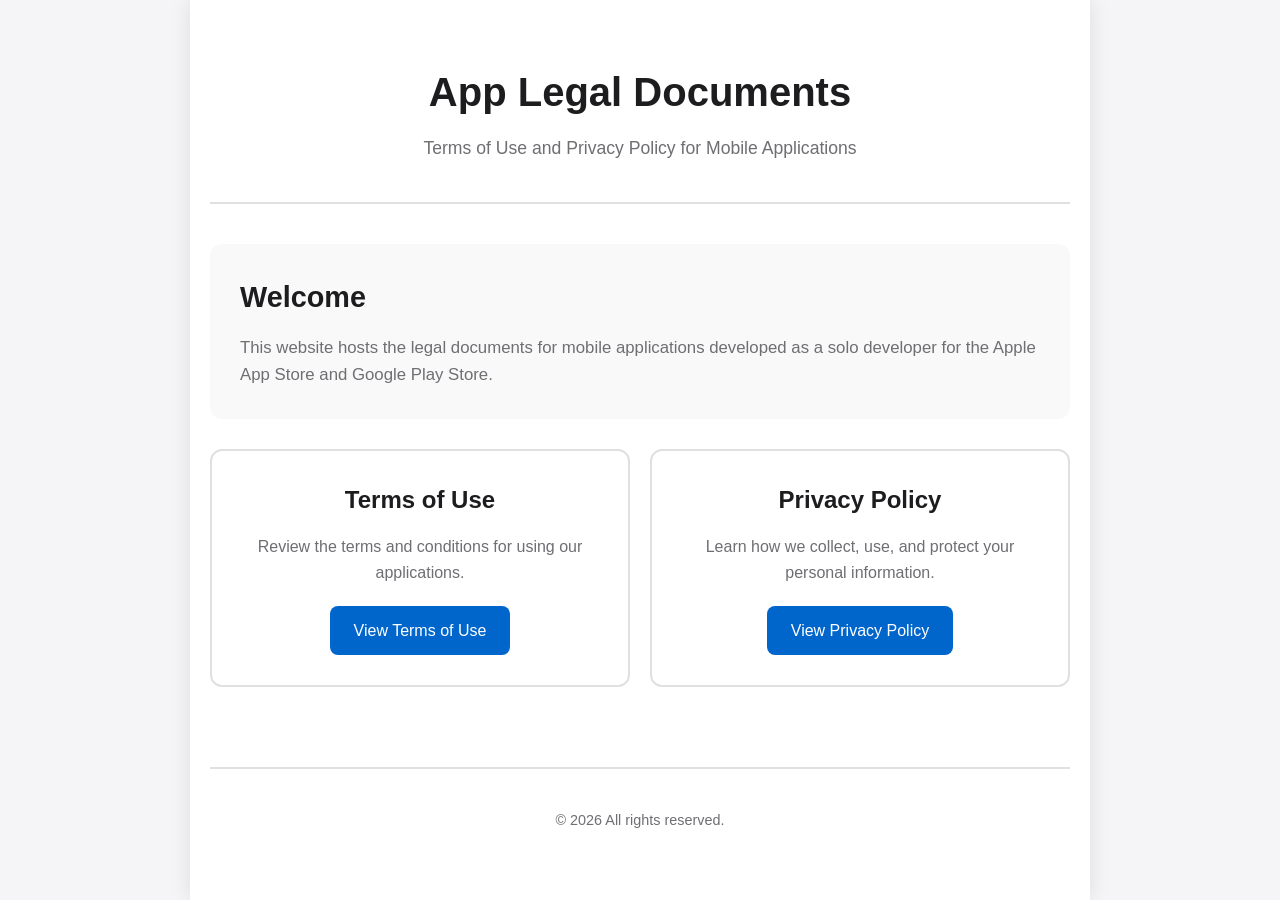
==== index.html @ 6d3bd035 "Added pages" ====
<!DOCTYPE html>
<html lang="en">
<head>
    <meta charset="UTF-8">
    <meta name="viewport" content="width=device-width, initial-scale=1.0">
    <meta name="description" content="Legal documents for mobile applications - Terms of Use and Privacy Policy">
    <title>App Legal Documents</title>
    <link rel="stylesheet" href="styles.css">
</head>
<body>
    <div class="container">
        <header>
            <h1>App Legal Documents</h1>
            <p class="subtitle">Terms of Use and Privacy Policy for Mobile Applications</p>
        </header>

        <main>
            <section class="card">
                <h2>Welcome</h2>
                <p>This website hosts the legal documents for mobile applications developed as a solo developer for the Apple App Store and Google Play Store.</p>
            </section>

            <section class="documents">
                <div class="document-card">
                    <h3>Terms of Use</h3>
                    <p>Review the terms and conditions for using our applications.</p>
                    <a href="terms-of-use.html" class="btn">View Terms of Use</a>
                </div>

                <div class="document-card">
                    <h3>Privacy Policy</h3>
                    <p>Learn how we collect, use, and protect your personal information.</p>
                    <a href="privacy-policy.html" class="btn">View Privacy Policy</a>
                </div>
            </section>
        </main>

        <footer>
            <p>&copy; <span id="year"></span> All rights reserved.</p>
        </footer>
    </div>

    <script>
        document.getElementById('year').textContent = new Date().getFullYear();
    </script>
</body>
</html>
---- styles.css ----
/* Reset and Base Styles */
* {
    margin: 0;
    padding: 0;
    box-sizing: border-box;
}

body {
    font-family: -apple-system, BlinkMacSystemFont, 'Segoe UI', 'Roboto', 'Helvetica', 'Arial', sans-serif;
    line-height: 1.6;
    color: #333;
    background-color: #f5f5f7;
}

/* Container */
.container {
    max-width: 900px;
    margin: 0 auto;
    padding: 20px;
    background-color: #ffffff;
    min-height: 100vh;
    box-shadow: 0 0 20px rgba(0, 0, 0, 0.1);
}

/* Header */
header {
    text-align: center;
    padding: 40px 0;
    border-bottom: 2px solid #e0e0e0;
    margin-bottom: 40px;
}

header h1 {
    font-size: 2.5rem;
    color: #1d1d1f;
    margin-bottom: 10px;
}

.subtitle {
    font-size: 1.1rem;
    color: #6e6e73;
}

.last-updated {
    font-size: 0.9rem;
    color: #86868b;
    font-style: italic;
}

/* Breadcrumb Navigation */
.breadcrumb {
    padding: 20px 0;
    font-size: 0.9rem;
    color: #6e6e73;
}

.breadcrumb a {
    color: #0066cc;
    text-decoration: none;
}

.breadcrumb a:hover {
    text-decoration: underline;
}

/* Main Content */
main {
    padding-bottom: 40px;
}

/* Card Sections */
.card {
    background-color: #f9f9f9;
    border-radius: 12px;
    padding: 30px;
    margin-bottom: 30px;
}

.card h2 {
    color: #1d1d1f;
    margin-bottom: 15px;
    font-size: 1.8rem;
}

.card p {
    color: #6e6e73;
    font-size: 1.05rem;
}

/* Document Cards Grid */
.documents {
    display: grid;
    grid-template-columns: repeat(auto-fit, minmax(280px, 1fr));
    gap: 20px;
    margin-top: 30px;
}

.document-card {
    background-color: #ffffff;
    border: 2px solid #e0e0e0;
    border-radius: 12px;
    padding: 30px;
    text-align: center;
    transition: all 0.3s ease;
}

.document-card:hover {
    transform: translateY(-5px);
    box-shadow: 0 8px 16px rgba(0, 0, 0, 0.1);
    border-color: #0066cc;
}

.document-card h3 {
    color: #1d1d1f;
    margin-bottom: 15px;
    font-size: 1.5rem;
}

.document-card p {
    color: #6e6e73;
    margin-bottom: 20px;
}

/* Buttons */
.btn {
    display: inline-block;
    padding: 12px 24px;
    background-color: #0066cc;
    color: #ffffff;
    text-decoration: none;
    border-radius: 8px;
    font-weight: 500;
    transition: background-color 0.3s ease;
}

.btn:hover {
    background-color: #0055b3;
}

/* Legal Content */
.legal-content {
    line-height: 1.8;
}

.legal-content section {
    margin-bottom: 40px;
}

.legal-content h2 {
    color: #1d1d1f;
    font-size: 1.8rem;
    margin-bottom: 15px;
    padding-top: 10px;
}

.legal-content h3 {
    color: #1d1d1f;
    font-size: 1.3rem;
    margin-bottom: 10px;
    margin-top: 20px;
}

.legal-content p {
    color: #333;
    margin-bottom: 15px;
}

.legal-content ul {
    margin-left: 30px;
    margin-bottom: 15px;
}

.legal-content li {
    margin-bottom: 10px;
    color: #333;
}

.legal-content strong {
    color: #1d1d1f;
}

/* Footer */
footer {
    text-align: center;
    padding: 30px 0;
    border-top: 2px solid #e0e0e0;
    margin-top: 40px;
    color: #6e6e73;
    font-size: 0.9rem;
}

footer a {
    color: #0066cc;
    text-decoration: none;
    margin: 0 10px;
}

footer a:hover {
    text-decoration: underline;
}

footer p {
    margin: 10px 0;
}

/* Responsive Design */
@media (max-width: 768px) {
    .container {
        padding: 15px;
    }

    header h1 {
        font-size: 2rem;
    }

    .card {
        padding: 20px;
    }

    .document-card {
        padding: 20px;
    }

    .documents {
        grid-template-columns: 1fr;
    }

    .legal-content h2 {
        font-size: 1.5rem;
    }

    .legal-content h3 {
        font-size: 1.2rem;
    }
}

@media (max-width: 480px) {
    header h1 {
        font-size: 1.75rem;
    }

    .subtitle {
        font-size: 1rem;
    }

    .btn {
        padding: 10px 20px;
        font-size: 0.95rem;
    }
}
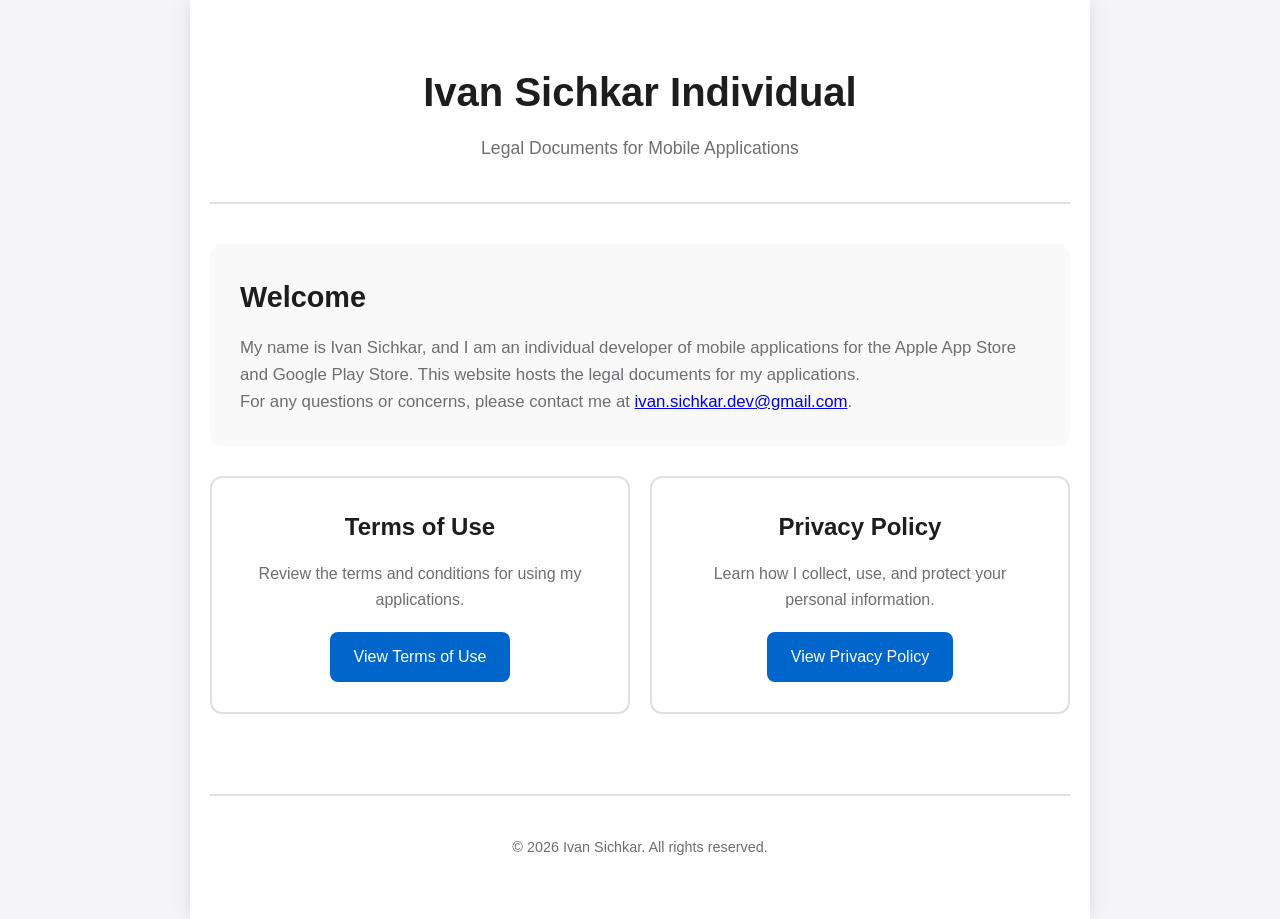
==== commit f1f3a265: "Updated index and privacy policy" ====
--- a/index.html
+++ b/index.html
@@ -3,40 +3,41 @@
 <head>
     <meta charset="UTF-8">
     <meta name="viewport" content="width=device-width, initial-scale=1.0">
-    <meta name="description" content="Legal documents for mobile applications - Terms of Use and Privacy Policy">
-    <title>App Legal Documents</title>
+    <meta name="description" content="Legal documents for Ivan Sichkar's mobile applications - Terms of Use and Privacy Policy">
+    <title>Ivan Sichkar - App Legal Documents</title>
     <link rel="stylesheet" href="styles.css">
 </head>
 <body>
     <div class="container">
         <header>
-            <h1>App Legal Documents</h1>
-            <p class="subtitle">Terms of Use and Privacy Policy for Mobile Applications</p>
+            <h1>Ivan Sichkar Individual</h1>
+            <p class="subtitle">Legal Documents for Mobile Applications</p>
         </header>
 
         <main>
             <section class="card">
                 <h2>Welcome</h2>
-                <p>This website hosts the legal documents for mobile applications developed as a solo developer for the Apple App Store and Google Play Store.</p>
+                <p>My name is Ivan Sichkar, and I am an individual developer of mobile applications for the Apple App Store and Google Play Store. This website hosts the legal documents for my applications.</p>
+                <p>For any questions or concerns, please contact me at <a href="mailto:ivan.sichkar.dev@gmail.com">ivan.sichkar.dev@gmail.com</a>.</p>
             </section>
 
             <section class="documents">
                 <div class="document-card">
                     <h3>Terms of Use</h3>
-                    <p>Review the terms and conditions for using our applications.</p>
+                    <p>Review the terms and conditions for using my applications.</p>
                     <a href="terms-of-use.html" class="btn">View Terms of Use</a>
                 </div>
 
                 <div class="document-card">
                     <h3>Privacy Policy</h3>
-                    <p>Learn how we collect, use, and protect your personal information.</p>
+                    <p>Learn how I collect, use, and protect your personal information.</p>
                     <a href="privacy-policy.html" class="btn">View Privacy Policy</a>
                 </div>
             </section>
         </main>
 
         <footer>
-            <p>&copy; <span id="year"></span> All rights reserved.</p>
+            <p>&copy; <span id="year"></span> Ivan Sichkar. All rights reserved.</p>
         </footer>
     </div>
 
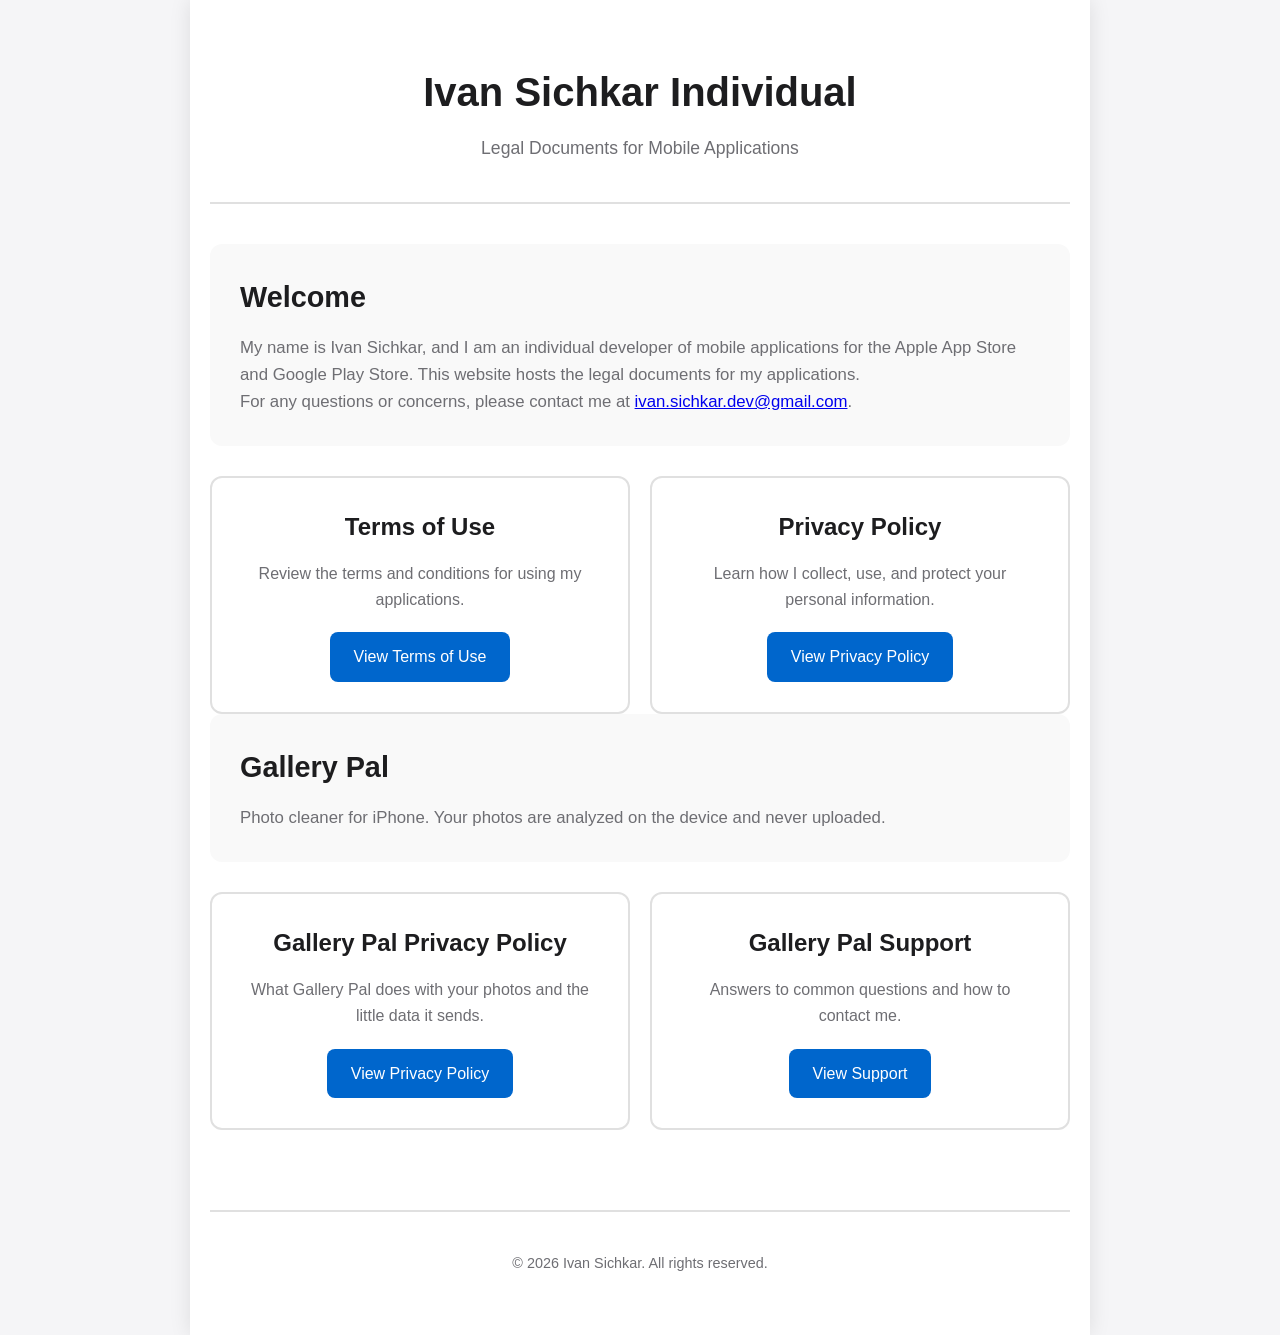
==== commit 1189511a: "Add Gallery Pal privacy and support pages Co-Authored-By: Claude Opus 5.5 <noreply@anthropic.com>" ====
--- a/index.html
+++ b/index.html
@@ -34,6 +34,25 @@
                     <a href="privacy-policy.html" class="btn">View Privacy Policy</a>
                 </div>
             </section>
+
+            <section class="card">
+                <h2>Gallery Pal</h2>
+                <p>Photo cleaner for iPhone. Your photos are analyzed on the device and never uploaded.</p>
+            </section>
+
+            <section class="documents">
+                <div class="document-card">
+                    <h3>Gallery Pal Privacy Policy</h3>
+                    <p>What Gallery Pal does with your photos and the little data it sends.</p>
+                    <a href="gallery-pal-privacy.html" class="btn">View Privacy Policy</a>
+                </div>
+
+                <div class="document-card">
+                    <h3>Gallery Pal Support</h3>
+                    <p>Answers to common questions and how to contact me.</p>
+                    <a href="gallery-pal-support.html" class="btn">View Support</a>
+                </div>
+            </section>
         </main>
 
         <footer>
